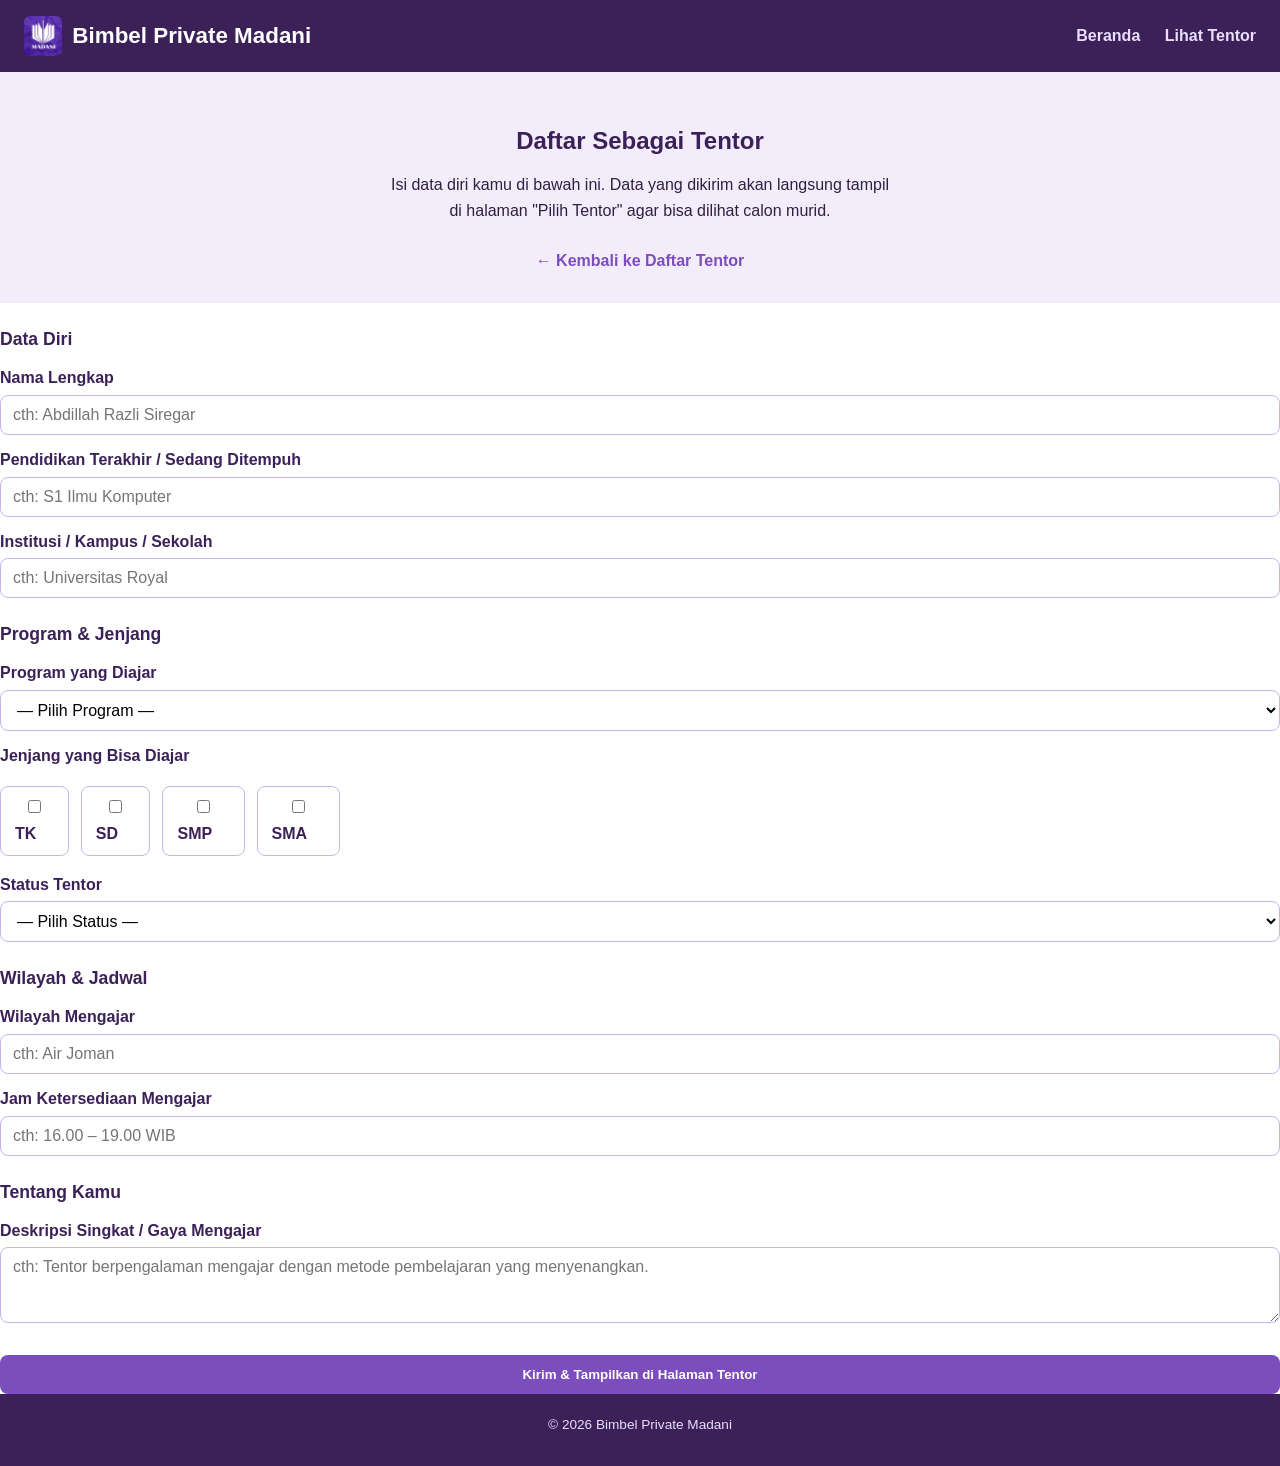
==== daftar-tentor.html @ fdd6bf27 "Add files via upload" ====
<!DOCTYPE html>
<html lang="id">
<head>
  <meta charset="UTF-8">
  <meta name="viewport" content="width=device-width, initial-scale=1.0">
  <title>Daftar Sebagai Tentor - Bimbel Private Madani</title>
  <link rel="stylesheet" href="css/style.css">
</head>
<body>

  <header>
    <div class="logo-group">
      <img src="img/logomadani.jpeg" alt="logo madani" class="logo-img">
      <h1>Bimbel Private Madani</h1>
    </div>
    <nav>
      <a href="index.html">Beranda</a>
      <a href="tentor.html">Lihat Tentor</a>
    </nav>
  </header>

  <section class="tentor-hero">
    <h2>Daftar Sebagai Tentor</h2>
    <p>Isi data diri kamu di bawah ini. Data yang dikirim akan langsung tampil di halaman "Pilih Tentor" agar bisa dilihat calon murid.</p>
    <a href="tentor.html" class="btn-kembali">← Kembali ke Daftar Tentor</a>
  </section>

  <form id="form-tentor">

    <h2>Data Diri</h2>

    <label for="t_nama">Nama Lengkap</label>
    <input type="text" id="t_nama" placeholder="cth: Abdillah Razli Siregar" required>

    <label for="t_pendidikan">Pendidikan Terakhir / Sedang Ditempuh</label>
    <input type="text" id="t_pendidikan" placeholder="cth: S1 Ilmu Komputer" required>

    <label for="t_institusi">Institusi / Kampus / Sekolah</label>
    <input type="text" id="t_institusi" placeholder="cth: Universitas Royal" required>

    <h2>Program &amp; Jenjang</h2>

    <label for="t_program">Program yang Diajar</label>
    <select id="t_program" required>
      <option value="">— Pilih Program —</option>
      <option value="KMPU">Kelas Mata Pelajaran Umum</option>
      <option value="KMPI">Kelas Mengaji &amp; Pendidikan Islam</option>
      <option value="KBA">Kelas Bahasa Asing</option>
    </select>

    <label>Jenjang yang Bisa Diajar</label>
    <div class="checkbox-group">
      <label class="checkbox-item"><input type="checkbox" name="t_jenjang" value="TK"> TK</label>
      <label class="checkbox-item"><input type="checkbox" name="t_jenjang" value="SD"> SD</label>
      <label class="checkbox-item"><input type="checkbox" name="t_jenjang" value="SMP"> SMP</label>
      <label class="checkbox-item"><input type="checkbox" name="t_jenjang" value="SMA"> SMA</label>
    </div>

    <label for="t_status">Status Tentor</label>
    <select id="t_status" required>
      <option value="">— Pilih Status —</option>
      <option value="Tetap">Tetap</option>
      <option value="Part-time">Part-time</option>
    </select>

    <h2>Wilayah &amp; Jadwal</h2>

    <label for="t_wilayah">Wilayah Mengajar</label>
    <input type="text" id="t_wilayah" placeholder="cth: Air Joman" required>

    <label for="t_jadwal">Jam Ketersediaan Mengajar</label>
    <input type="text" id="t_jadwal" placeholder="cth: 16.00 – 19.00 WIB" required>

    <h2>Tentang Kamu</h2>

    <label for="t_deskripsi">Deskripsi Singkat / Gaya Mengajar</label>
    <textarea id="t_deskripsi" rows="3" placeholder="cth: Tentor berpengalaman mengajar dengan metode pembelajaran yang menyenangkan." required></textarea>

    <button type="submit" class="btn">Kirim &amp; Tampilkan di Halaman Tentor</button>

  </form>

  <footer>
    <p>© 2026 Bimbel Private Madani</p>
  </footer>

  <script src="js/script.js"></script>
</body>
</html>
---- css/style.css ----
/* ============================================
   1. RESET & DASAR
   ============================================ */
* {
  box-sizing: border-box;
  margin: 0;
  padding: 0;
}

body {
  font-family: 'Segoe UI', Arial, sans-serif;
  color: #2E2140;       /* ungu gelap keabuan, tetap nyaman dibaca */
  background: #FFFFFF;
  line-height: 1.6;
}

h1, h2, h3 {
  color: #3B2158;       /* ungu tua untuk semua judul */
  margin-bottom: 12px;
}

p { margin-bottom: 10px; }

a { text-decoration: none; color: inherit; }

/* ============================================
   2. HEADER & NAVIGASI
   ============================================ */
header {
  background: #3B2158;   /* ungu tua jadi warna header */
  color: #FFFFFF;
  padding: 16px 24px;
  display: flex;
  justify-content: space-between;
  align-items: center;
  flex-wrap: wrap;
}
.logo-group {
  display: flex;
  align-items: center;
  gap: 10px;
}

.logo-img {
  height: 40px;
  width: auto;
  border-radius: 6px;
}

header h1 {
  color: #FFFFFF;
  font-size: 1.4rem;
  margin: 0;
}

nav a {
  color: #E9DEFB;
  font-weight: 600;
  margin-left: 20px;
}

nav a:hover { color: #FFFFFF; }

/* ============================================
   3. TOMBOL (dipakai di banyak tempat)
   ============================================ */
.btn {
  display: inline-block;
  background: #7C4DBC;   /* ungu utama, tombol paling penting */
  color: #FFFFFF;
  padding: 12px 26px;
  border-radius: 8px;
  font-weight: 700;
  margin-top: 10px;
  border: none;
}

.btn:hover { background: #5F3A9C; }

.btn-kembali {
  display: inline-block;
  color: #7C4DBC;
  font-weight: 600;
  margin-top: 8px;
}

.btn-kontak {
  display: inline-block;
  background: #FFFFFF;
  border: 2px solid #7C4DBC;
  color: #3B2158;
  padding: 10px 18px;
  border-radius: 8px;
  font-weight: 700;
  margin: 6px 8px 6px 0;
}

.btn-kontak:hover { background: #F3EDFB; }

/* ============================================
   4. HERO (bagian paling atas)
   ============================================ */
.hero {
  background: #F3EDFB;    /* ungu muda banget, lembut */
  padding: 50px 24px;
  text-align: center;
}

.hero .sapaan {
  font-weight: 700;
  color: #7C4DBC;
  font-size: 1.1rem;
}

.hero h2 {
  font-size: 2rem;
  max-width: 600px;
  margin: 10px auto 16px;
}

.hero p {
  max-width: 560px;
  margin-left: auto;
  margin-right: auto;
}

/* ============================================
   5. KEUNGGULAN (kartu fitur)
   ============================================ */
.keunggulan {
  padding: 50px 24px;
  text-align: center;
}

.keunggulan h2 { margin-bottom: 30px; }

.fitur-card {
  background: #FFFFFF;
  border: 1px solid #E9DEFB;
  border-radius: 12px;
  padding: 20px;
  max-width: 500px;
  margin: 0 auto 16px;
  text-align: left;
  box-shadow: 0 4px 12px rgba(124, 77, 188, 0.08);
}

.fitur-card h3 { font-size: 1.05rem; }

/* ============================================
   6. PROMO HARGA
   ============================================ */
.promo {
  background: #3B2158;   /* ungu tua, biar bagian harga menonjol */
  color: #FFFFFF;
  text-align: center;
  padding: 50px 24px;
}

.promo h2 { color: #FFFFFF; }

.promo .highlight {
  background: #7C4DBC;
  display: inline-block;
  padding: 10px 20px;
  border-radius: 8px;
  font-weight: 700;
  margin: 12px 0;
}

/* ============================================
   7. KONTAK
   ============================================ */
.kontak {
  padding: 50px 24px;
  text-align: center;
  background: #F3EDFB;
}

.contoh-chat {
  color: #6B5C80;
  font-size: 0.9rem;
  margin-bottom: 16px;
}

.admin-list {
  display: flex;
  justify-content: center;
  flex-wrap: wrap;
}

/* ============================================
   8. PROGRAM KELAS (card)
   ============================================ */
.program {
    display: flex;
    flex-direction: column;
    flex-wrap: wrap;
    justify-content: center;
    gap: 20px;
}



.program h2 { 
    
    text-align: center;
    margin-bottom: 30px;
}

.card {
    width: 100%;
    
    margin: 0 auto;
   
  background: #FFFFFF;
  border: 1px solid #E9DEFB;
  border-radius: 12px;
  padding: 24px;
  max-width: 500px;
  margin: 0 auto 20px;
  text-align: left;
  box-shadow: 0 4px 12px rgba(124, 77, 188, 0.08);
}

.card h3 { color: #7C4DBC; }

/* ============================================
   9. HALAMAN TENTOR
   ============================================ */
.tentor-list {
  padding: 40px 24px;
  text-align: center;
}

.tentor-card {
  background: #FFFFFF;
  border: 1px solid #E9DEFB;
  border-radius: 12px;
  padding: 22px;
  max-width: 500px;
  margin: 0 auto 20px;
  text-align: left;
  box-shadow: 0 4px 12px rgba(124, 77, 188, 0.08);
}

.tentor-card h3 { color: #3B2158; }

/* ============================================
   10. HALAMAN FORMULIR
   ============================================ */
#form-daftar {
  max-width: 500px;
  margin: 40px auto;
  padding: 30px;
  background: #F3EDFB;
  border-radius: 12px;
}

#form-daftar h2 {
  font-size: 1.1rem;
  margin-top: 20px;
  color: #3B2158;
}

#form-daftar label {
  display: block;
  font-weight: 600;
  margin-top: 12px;
  margin-bottom: 4px;
  color: #3B2158;
}

#form-daftar input {
  width: 100%;
  padding: 10px 12px;
  border: 1.5px solid #C9B6E8;
  border-radius: 8px;
  font-size: 1rem;
  background: #FFFFFF;
}

#form-daftar input:focus {
  outline: none;
  border-color: #7C4DBC;
}

#form-daftar button {
  width: 100%;
  margin-top: 24px;
}

/* ============================================
   11. FOOTER
   ============================================ */
footer {
  background: #3B2158;
  color: #E9DEFB;
  text-align: center;
  padding: 20px;
  font-size: 0.85rem;
}

.mini-list {
  list-style: none;
  margin: 10px 0 14px;
  padding: 0;
}

.mini-list li {
  font-size: 0.9rem;
  color: #4B3A63;
  padding-left: 20px;
  position: relative;
  margin-bottom: 6px;
}

.mini-list li::before {
  content: "✓";
  color: #7C4DBC;
  font-weight: 700;
  position: absolute;
  left: 0;
}

.card-img {
   width: 100%;
   height: auto;
   display: block;
   
}

.program .card h3.deskripsi-kelas {
    display: flex;
    flex-direction: column;
    align-items: center;
    
    
}

.hero .text-deskripsi {
  text-align: justify;
} 

.hero .dashboarding {

 
  width: 70%;
  display: block;
  margin: 0 auto;
  border: 10px solid #7C4DBC;
  border-radius: 10px;
   
}

/*============================================
   12. HALAMAN TENTOR (lengkap)
   ============================================ */
.tentor-hero {
  padding: 50px 24px 30px;
  text-align: center;
  background: #F3EDFB;
}

.tentor-hero p {
  max-width: 500px;
  margin: 0 auto 16px;
}

.tentor-section {
  padding: 40px 24px;
}

.tentor-section:nth-child(even) {
  background: #FAF8FD;  
}

.tentor-section-title {
  text-align: center;
  margin-bottom: 24px;
}

.tentor-grid {
  display: flex;
  flex-wrap: wrap;
  justify-content: center;
  gap: 20px;
}

.tentor-card {
  width: 100%;
  max-width: 340px;
  display: flex;
  flex-direction: column;
}

.tentor-avatar {
  width: 52px;
  height: 52px;
  border-radius: 50%;
  background: #7C4DBC;
  color: #FFFFFF;
  display: flex;
  align-items: center;
  justify-content: center;
  font-weight: 700;
  font-size: 1.1rem;
  margin-bottom: 12px;
}

.tentor-pendidikan {
  font-size: 0.88rem;
  color: #6B5C80;
}

.tentor-badges {
  display: flex;
  flex-wrap: wrap;
  gap: 6px;
  margin: 10px 0;
}

.badge-jenjang {
  background: #E9DEFB;
  color: #5F3A9C;
  font-size: 0.75rem;
  font-weight: 700;
  padding: 3px 10px;
  border-radius: 999px;
}

.status-tag {
  font-size: 0.75rem;
  font-weight: 700;
  padding: 3px 10px;
  border-radius: 999px;
}

.status-tetap {
  background: #DFF3E4;
  color: #2E7D4F;
}

.status-parttime {
  background: #FDEFD8;
  color: #B9791A;
}

.tentor-meta {
  font-size: 0.85rem;
  color: #4B3A63;
  margin-bottom: 4px;
}

.tentor-quote {
  font-size: 0.85rem;
  color: #6B5C80;
  font-style: italic;
  border-left: 3px solid #C79A3D;
  padding-left: 10px;
  margin: 10px 0 14px;
}

.btn-full {
  text-align: center;
  margin-top: auto;
} */

/* ============================================
   13. FORM TENTOR (daftar-tentor.html)
   ============================================ */
#form-tentor {
  max-width: 560px;
  margin: 40px auto;
  padding: 30px;
  background: #F3EDFB;
  border-radius: 12px;
}

#form-tentor h2 {
  font-size: 1.1rem;
  margin-top: 22px;
  color: #3B2158;
}

#form-tentor label {
  display: block;
  font-weight: 600;
  margin-top: 12px;
  margin-bottom: 4px;
  color: #3B2158;
}

#form-tentor input,
#form-tentor select,
#form-tentor textarea {
  width: 100%;
  padding: 10px 12px;
  border: 1.5px solid #C9B6E8;
  border-radius: 8px;
  font-size: 1rem;
  background: #FFFFFF;
  font-family: inherit;
}

#form-tentor input:focus,
#form-tentor select:focus,
#form-tentor textarea:focus {
  outline: none;
  border-color: #7C4DBC;
}

#form-tentor button {
  width: 100%;
  margin-top: 24px;
}

.checkbox-group {
  display: flex;
  flex-wrap: wrap;
  gap: 12px;
  margin-top: 6px;
}

.checkbox-item {
  display: flex ;
  align-items: center;
  gap: 6px;
  font-weight: 500 ;
  background: #FFFFFF;
  padding: 8px 14px;
  border-radius: 8px;
  border: 1.5px solid #C9B6E8;
  margin-top: 0 ;
  cursor: pointer;
}

.checkbox-item input {
  width: auto ;
}

/* ============================================
   14. STATE KOSONG (tentor.html sebelum ada data)
   ============================================ */
.tentor-kosong {
  text-align: center;
  color: #8A7A9E;
  font-style: italic;
  padding: 30px;
  width: 100%;
}

/* ============================================
   15. FORM DAFTAR (formulir.html) - lengkapi select & textarea
   ============================================ */
#form-daftar select,
#form-daftar textarea {
  width: 100%;
  padding: 10px 12px;
  border: 1.5px solid #C9B6E8;
  border-radius: 8px;
  font-size: 1rem;
  background: #FFFFFF;
  font-family: inherit;
}

#form-daftar select:focus,
#form-daftar textarea:focus {
  outline: none;
  border-color: #7C4DBC;
}

#field-mapel {
  display: none; /* disembunyikan default, nanti JS yang munculin kalau jenjang = SMA */
}
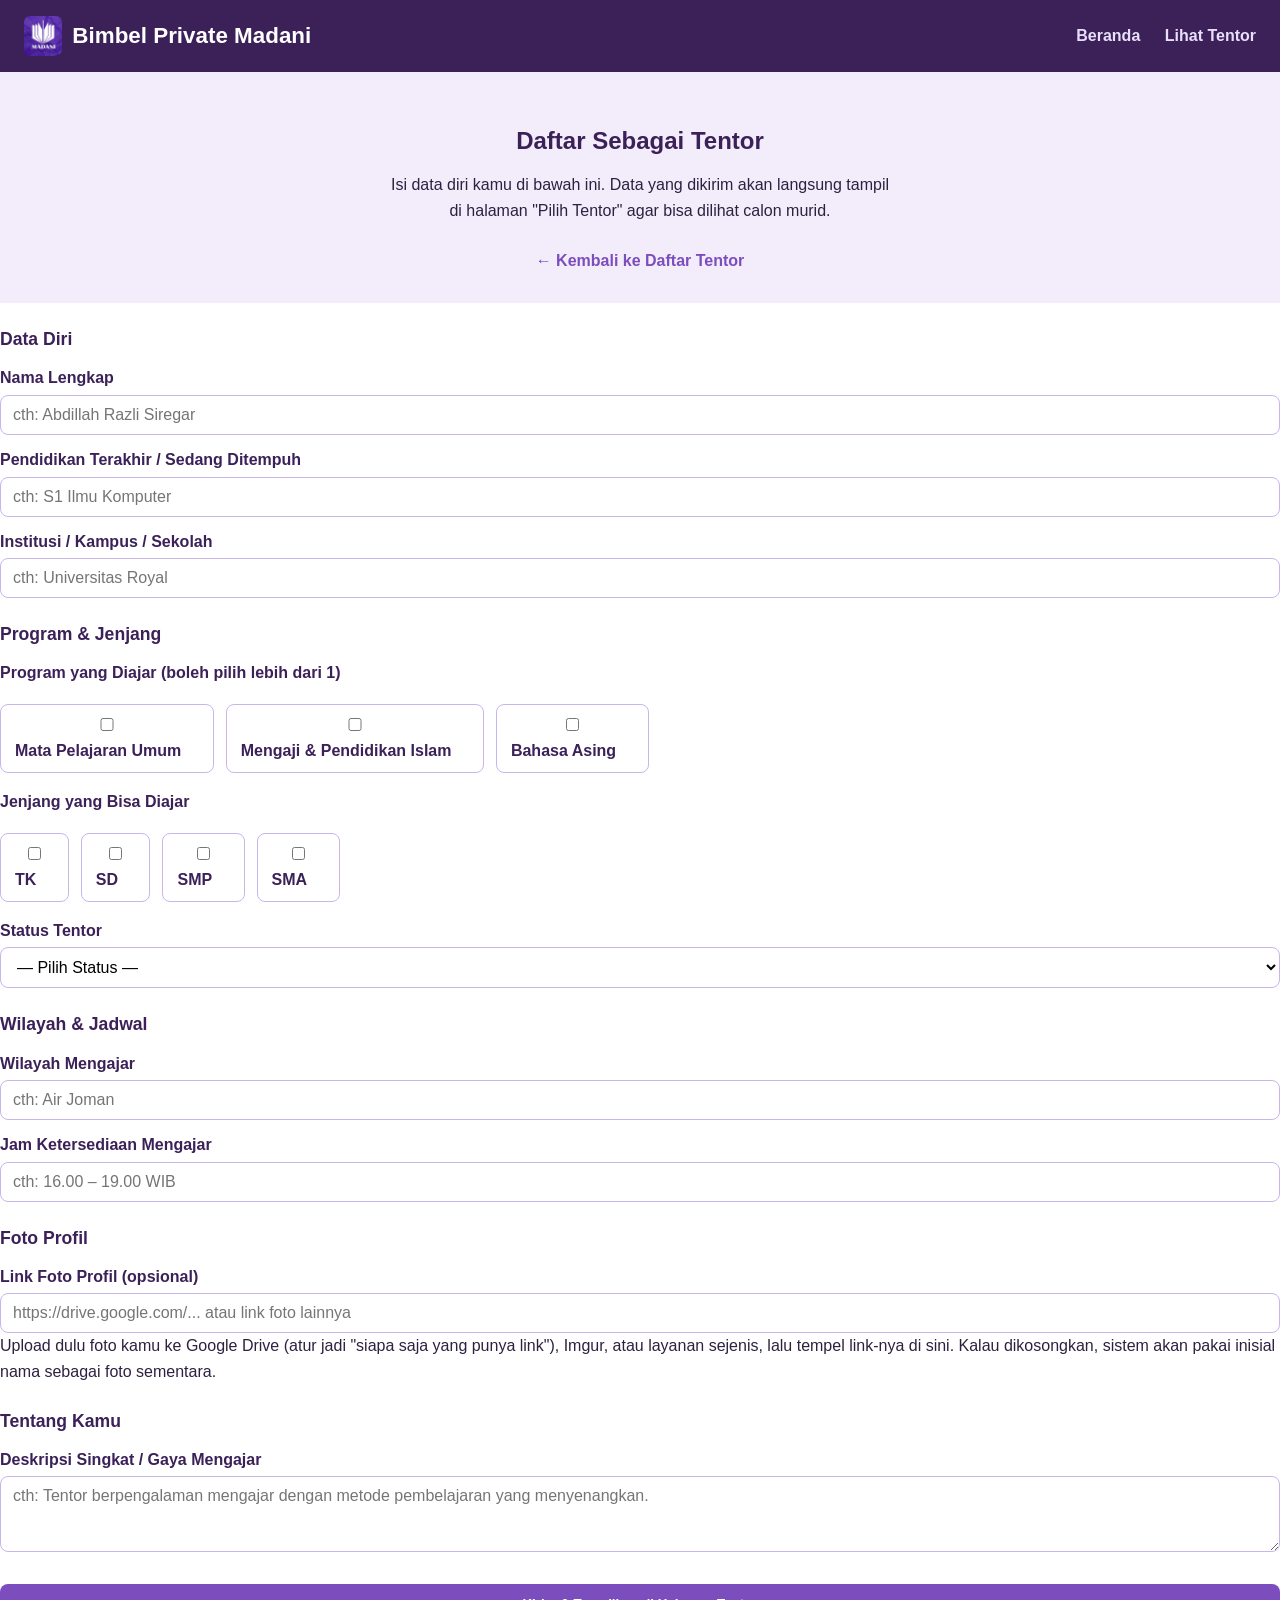
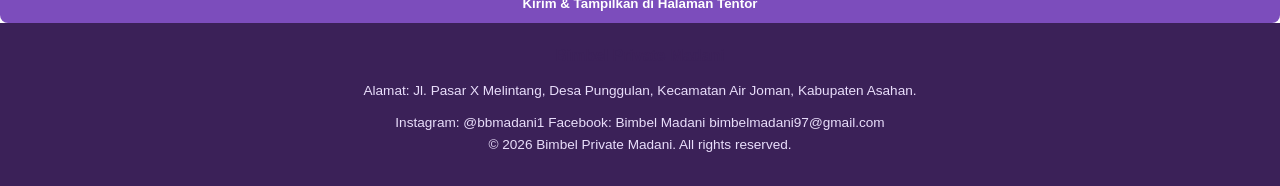
==== commit a6e8a680: "Update daftar-tentor.html" ====
--- a/daftar-tentor.html
+++ b/daftar-tentor.html
@@ -40,13 +40,12 @@
 
     <h2>Program &amp; Jenjang</h2>
 
-    <label for="t_program">Program yang Diajar</label>
-    <select id="t_program" required>
-      <option value="">— Pilih Program —</option>
-      <option value="KMPU">Kelas Mata Pelajaran Umum</option>
-      <option value="KMPI">Kelas Mengaji &amp; Pendidikan Islam</option>
-      <option value="KBA">Kelas Bahasa Asing</option>
-    </select>
+    <label>Program yang Diajar (boleh pilih lebih dari 1)</label>
+    <div class="checkbox-group">
+      <label class="checkbox-item"><input type="checkbox" name="t_program" value="KMPU"> Mata Pelajaran Umum</label>
+      <label class="checkbox-item"><input type="checkbox" name="t_program" value="KMPI"> Mengaji &amp; Pendidikan Islam</label>
+      <label class="checkbox-item"><input type="checkbox" name="t_program" value="KBA"> Bahasa Asing</label>
+    </div>
 
     <label>Jenjang yang Bisa Diajar</label>
     <div class="checkbox-group">
@@ -71,6 +70,12 @@
     <label for="t_jadwal">Jam Ketersediaan Mengajar</label>
     <input type="text" id="t_jadwal" placeholder="cth: 16.00 – 19.00 WIB" required>
 
+    <h2>Foto Profil</h2>
+
+    <label for="t_foto">Link Foto Profil (opsional)</label>
+    <input type="url" id="t_foto" placeholder="https://drive.google.com/... atau link foto lainnya">
+    <p class="field-hint">Upload dulu foto kamu ke Google Drive (atur jadi "siapa saja yang punya link"), Imgur, atau layanan sejenis, lalu tempel link-nya di sini. Kalau dikosongkan, sistem akan pakai inisial nama sebagai foto sementara.</p>
+
     <h2>Tentang Kamu</h2>
 
     <label for="t_deskripsi">Deskripsi Singkat / Gaya Mengajar</label>
@@ -80,10 +85,25 @@
 
   </form>
 
-  <footer>
-    <p>© 2026 Bimbel Private Madani</p>
-  </footer>
+<footer>
+  <div class="footer-content">
+    <div class="footer-brand">
+      <h3>Bimbel Private Madani</h3>
+      <p>Alamat: Jl. Pasar X Melintang, Desa Punggulan, Kecamatan Air Joman, Kabupaten Asahan.</p>
+    </div>
+
+    <div class="footer-links">
+      <a href="https://www.instagram.com/bbmadani1/" target="_blank" rel="noopener">Instagram: @bbmadani1</a>
+      <a href="https://www.facebook.com/people/Bimbel-Madani/pfbid0xAMiiVLrNDbcASPhSvd1KUkJCDHoiE4sBPLPVETUDaSpa7eMY3v68R1vgZ3euXQ9l/" target="_blank" rel="noopener"> Facebook: Bimbel Madani</a>
+      <a href="mailto:bimbelmadani97@gmail.com"> bimbelmadani97@gmail.com</a>
+    </div>
+  </div>
+
+  <div class="footer-bottom">
+    <p>© 2026 Bimbel Private Madani. All rights reserved.</p>
+  </div>
+</footer>
 
   <script src="js/script.js"></script>
 </body>
-</html>+</html>
